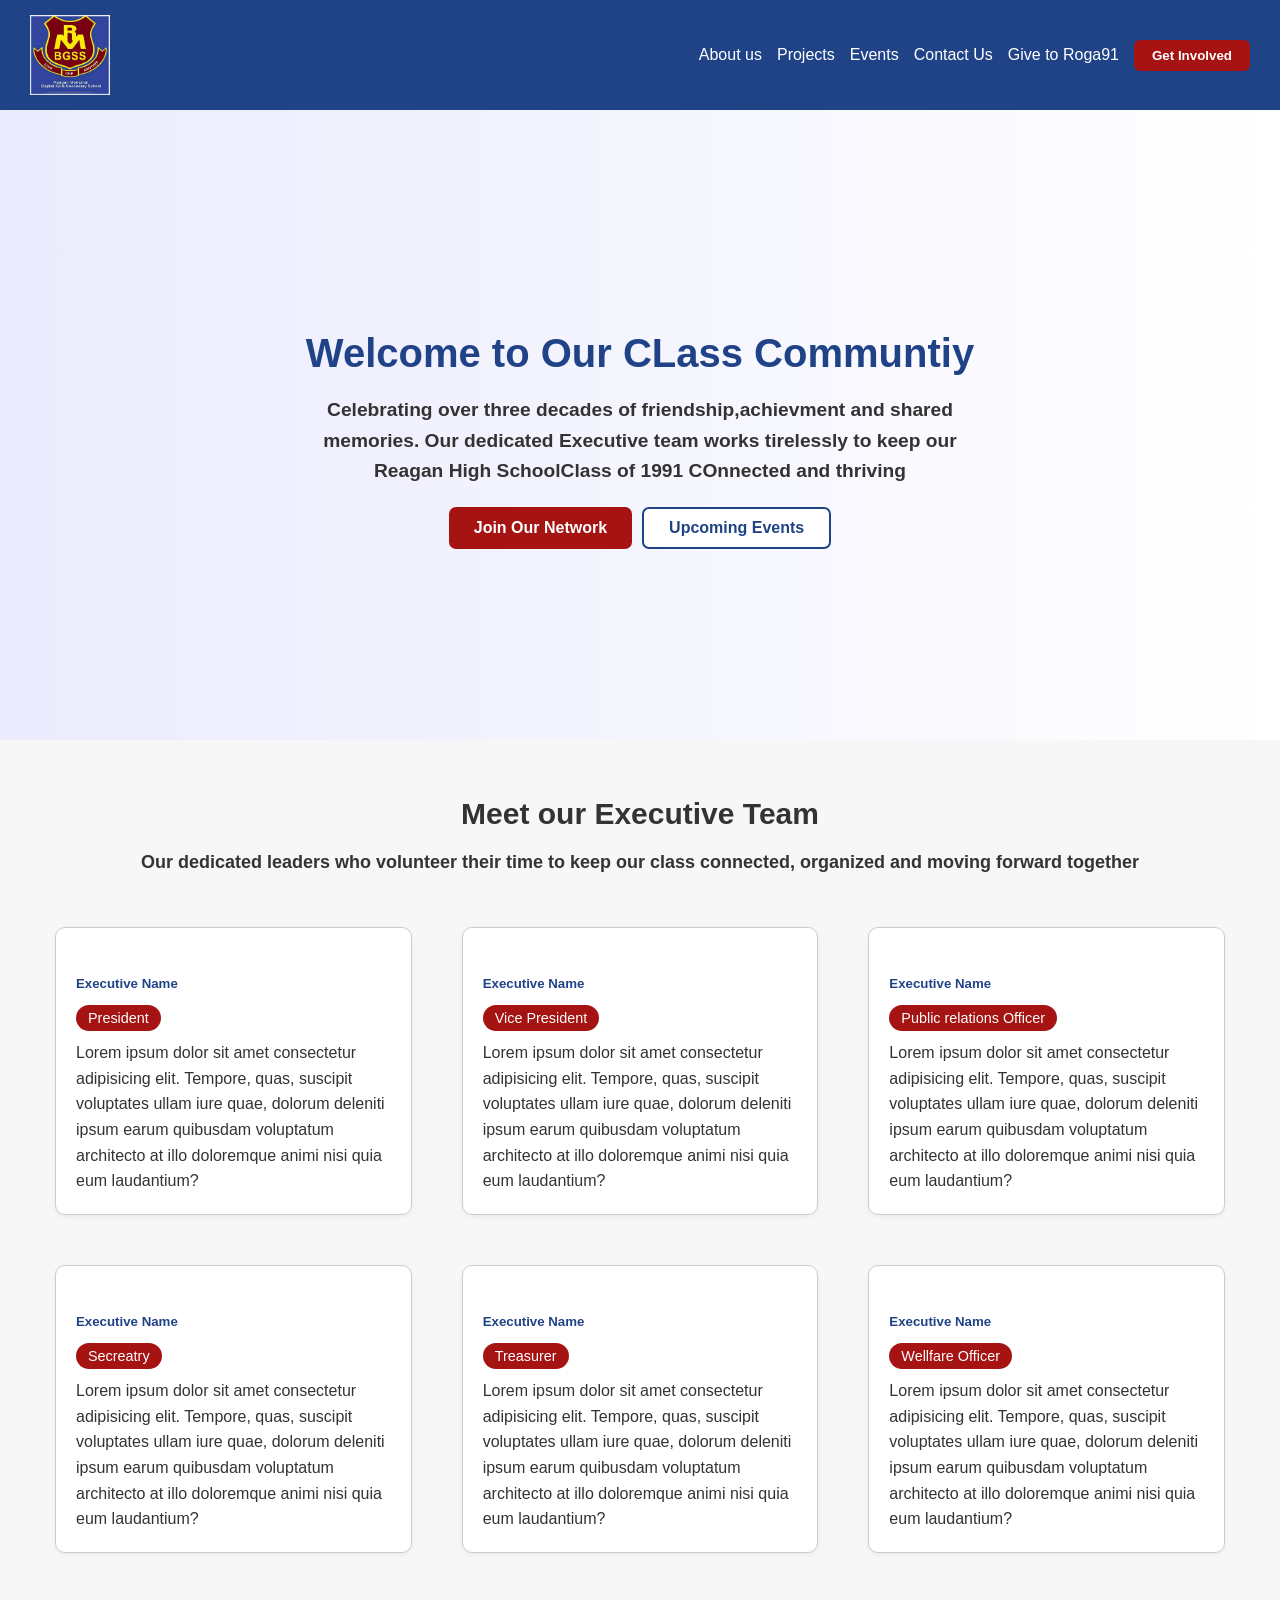
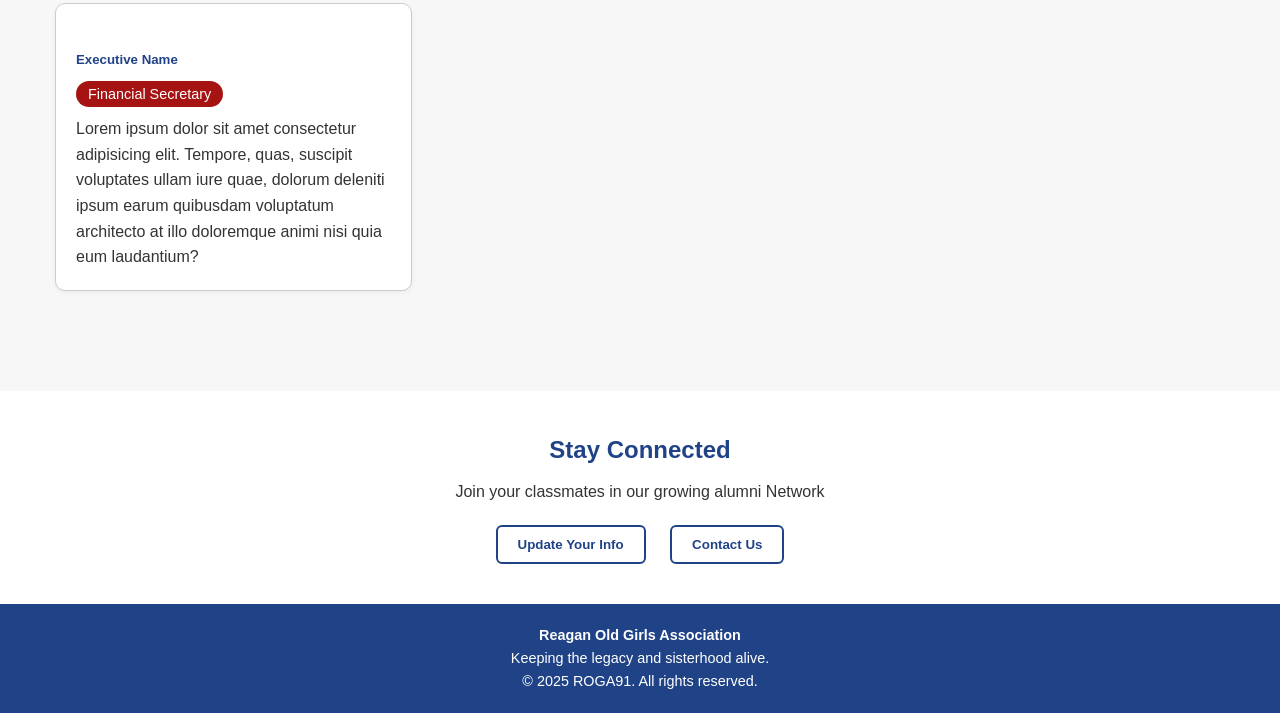
==== roga91/index.html @ c766daf9 "Add files via upload" ====
<!DOCTYPE html>
<html lang="en">
<head>
    <meta charset="UTF-8">
    <meta name="viewport" content="width=device-width, initial-scale=1.0">
    <link rel="stylesheet" href="styles.css">
    <link rel="icon" type="image/x-icon" href="logo.webp">
    <title>Document</title>
</head>
<body>
      <header>
        <img src="logo.webp" alt="Reagan High Logo" class="logo">

        <div class="menu-toggle" id="menu-toggle">&#9776;</div>

        <nav id="nav-menu">
            <a href="about.html">About us</a>
            <a href="#">Projects</a>
            <a href="#">Events</a>
            <a href="#">Contact Us</a>
            <a href="#">Give to Roga91</a>
            <button class="header-cta">Get Involved</button>
        </nav>
    </header>

    <section class="hero">
        <div class="text">
        <h1>Welcome to Our CLass Communtiy</h1>
        <h2>Celebrating over three decades of friendship,achievment and shared memories.
            Our dedicated Executive team works tirelessly to keep our Reagan High SchoolClass of 1991 COnnected and thriving
        </h2>
</div>
        <div class="cta">
            <button class="button1">Join Our Network</button>
            <button class="button2">Upcoming Events</button>
        </div>
    </section>

    <section class="executives">
        <h3>Meet our Executive Team</h3>
        <h4>Our dedicated leaders who volunteer their time to keep our class connected,
            organized and moving forward together
        </h4>
        <div class="execs">
           <div class="cards">
                    <img src="" alt="">
                <div>
                    <h5>Executive Name</h5>
                    <p><span>President</span></p>
                </div>
                <p>Lorem ipsum dolor sit amet consectetur
                     adipisicing elit. Tempore, quas, suscipit
                      voluptates ullam iure quae, dolorum deleniti ipsum 
                      earum quibusdam voluptatum architecto at illo doloremque
                       animi nisi quia eum laudantium?</p>
            </div>
            <div class="cards">
                    <img src="" alt="">
                <div>
                    <h5>Executive Name</h5>
                    <p><span>Vice President</span></p>
                </div>
                <p>Lorem ipsum dolor sit amet consectetur
                     adipisicing elit. Tempore, quas, suscipit
                      voluptates ullam iure quae, dolorum deleniti ipsum 
                      earum quibusdam voluptatum architecto at illo doloremque
                       animi nisi quia eum laudantium?</p>
            </div>

            <div class="cards">
                    <img src="" alt="">
                <div>
                    <h5>Executive Name</h5>
                    <p><span>Public relations Officer</span></p>
                </div>
                <p>Lorem ipsum dolor sit amet consectetur
                     adipisicing elit. Tempore, quas, suscipit
                      voluptates ullam iure quae, dolorum deleniti ipsum 
                      earum quibusdam voluptatum architecto at illo doloremque
                       animi nisi quia eum laudantium?</p>
            </div>
            <div class="cards">
                    <img src="" alt="">
                <div>
                    <h5>Executive Name</h5>
                    <p><span>Secreatry</span></p>
                </div>
                <p>Lorem ipsum dolor sit amet consectetur
                     adipisicing elit. Tempore, quas, suscipit
                      voluptates ullam iure quae, dolorum deleniti ipsum 
                      earum quibusdam voluptatum architecto at illo doloremque
                       animi nisi quia eum laudantium?</p>
            </div>
            <div class="cards">
                    <img src="" alt="">
                <div>
                    <h5>Executive Name</h5>
                    <p><span>Treasurer</span></p>
                </div>
                <p>Lorem ipsum dolor sit amet consectetur
                     adipisicing elit. Tempore, quas, suscipit
                      voluptates ullam iure quae, dolorum deleniti ipsum 
                      earum quibusdam voluptatum architecto at illo doloremque
                       animi nisi quia eum laudantium?</p>
            </div> <div class="cards">
                    <img src="" alt="">
                <div>
                    <h5>Executive Name</h5>
                    <p><span>Wellfare Officer</span></p>
                </div>
                <p>Lorem ipsum dolor sit amet consectetur
                     adipisicing elit. Tempore, quas, suscipit
                      voluptates ullam iure quae, dolorum deleniti ipsum 
                      earum quibusdam voluptatum architecto at illo doloremque
                       animi nisi quia eum laudantium?</p>
            </div>
             <div class="cards">
                    <img src="" alt="">
                <div>
                    <h5>Executive Name</h5>
                    <p><span>Financial Secretary</span></p>
                </div>
                <p>Lorem ipsum dolor sit amet consectetur
                     adipisicing elit. Tempore, quas, suscipit
                      voluptates ullam iure quae, dolorum deleniti ipsum 
                      earum quibusdam voluptatum architecto at illo doloremque
                       animi nisi quia eum laudantium?</p>
            </div>
        </div>
    </section>
    <section class="stayConnected">
        <h6>Stay Connected</h6>
        <p>Join your classmates in our growing alumni Network</p>
        <button>Update Your Info</button>
        <button>Contact Us</button>
    </section>
   <footer>
  <p><strong>Reagan Old Girls Association</strong></p>
  <p>Keeping the legacy and sisterhood alive.</p>
  <p>&copy; 2025 ROGA91. All rights reserved.</p>
</footer>

    <script>
        const toggle = document.getElementById('menu-toggle');
        const navMenu = document.getElementById('nav-menu');

        toggle.addEventListener('click', () => {
            navMenu.classList.toggle('show');
        });
    </script>
</body>
   
</html>
---- roga91/styles.css ----
/* Reset and base styles */
* {
    margin: 0;
    padding: 0;
    box-sizing: border-box;
}

:root {
    --wine: #A51313;
    --blue: #204387;
    --light-gray: #f7f7f7;
    --text-gray: #333;
    --border: #ccc;
    --font-main: 'Segoe UI', sans-serif;
}

body {
    font-family: var(--font-main);
    line-height: 1.6;
    color: var(--text-gray);
    background-color: white;
}

/* Header */
/* Header layout */
header {
    display: flex;
    align-items: center;
    justify-content: space-between;
    padding: 15px 30px;
    background-color: var(--blue);
    color: white;
    position: relative;
    flex-wrap: wrap;
}

nav {
    display: flex;
    align-items: center;
    gap: 15px;
    flex-wrap: wrap;
}

nav a {
    color: white;
    text-decoration: none;
    font-weight: 500;
}

.header-cta {
    background-color: var(--wine);
    color: white;
    border: none;
    padding: 8px 18px;
    border-radius: 6px;
    cursor: pointer;
    font-weight: bold;
}

.header-cta:hover {
    background-color: darkred;
}

.menu-toggle {
    display: none;
    font-size: 2rem;
    cursor: pointer;
    color: white;
}


.logo {
    max-width: 80px;
}


nav a:hover {
    text-decoration: underline;
}

header button {
    background-color: var(--wine);
    color: white;
    border: none;
    padding: 10px 20px;
    border-radius: 7px;
    cursor: pointer;
    font-weight: bold;
}

header button:hover {
    background-color: darkred;
}

/* Hero Section */
/* Hero Section */
.hero {
    background: linear-gradient(to right, rgba(213, 213, 252, 0.484), white);
    padding: 80px 20px;
    text-align: center;
    min-height: 70vh;
    display: flex;
    flex-direction: column;
    justify-content: center;
}

.hero h1 {
    font-size: 2.5rem;
    margin-top: 20px;
    margin-bottom: 10px;
    color: var(--blue);
}

.hero h2 {
    font-size: 1.2rem;
    max-width: 700px;
    margin: 0 auto 20px;
    color: var(--text-gray);
}

/* CTA Buttons */
.cta {
    display: flex;
    justify-content: center;
    gap: 10px;
    flex-wrap: wrap;
}

.button1, .button2 {
    padding: 10px 25px;
    border-radius: 7px;
    cursor: pointer;
    font-weight: 600;
    font-size: 1rem;
}

.button1 {
    background-color: var(--wine);
    color: white;
    border: none;
}

.button2 {
    background-color: white;
    color: var(--blue);
    border: 2px solid var(--blue);
}

.button1:hover {
    background-color: darkred;
}



.button2:hover {
    background-color: var(--blue);
    color: white;
}

/* Executives Section */
.executives {
    padding: 50px 20px;
    background-color: var(--light-gray);
}

.executives h3, .executives h4 {
    text-align: center;
    margin-bottom: 10px;
}

h3{
    font-size: 30px ;
    text-align: center;
}

h4{
     font-size: 18px ;
    text-align: center;
}

.execs {
  display: grid;
  grid-template-columns: repeat(3, minmax(0, 5fr)); /* 3 equal columns */
  gap: 50px;
  margin: 50px auto;
  max-width: 1200px; /* max container width */
  padding: 0 15px;
  box-sizing: border-box;
}

.cards {
    background-color: white;
    border: 1px solid var(--border);
    border-radius: 10px;
    padding: 20px;
    box-shadow: 0 2px 5px rgba(0,0,0,0.05);
    transition: transform 0.3s ease;
}

.cards:hover {
    transform: translateY(-5px);
}

.cards img {
    width: 100%;
    height: auto;
    border-radius: 10px;
    margin-bottom: 15px;
    background-color: #e9e9e9; /* Placeholder background */
}

.cards h5 {
    margin-bottom: 5px;
    color: var(--blue);
}

.cards span {
    background-color: var(--wine);
    color: white;
    padding: 5px 12px;
    border-radius: 20px;
    font-size: 0.9rem;
}

.cards p {
    margin-top: 10px;
    color: var(--text-gray);
}

/* Stay Connected */
.stayConnected {
    text-align: center;
    padding: 40px 20px;
    background-color: white;
}

.stayConnected h6 {
    font-size: 1.5rem;
    color: var(--blue);
    margin-bottom: 10px;
}

.stayConnected p {
    margin-bottom: 20px;
}

.stayConnected button {
    padding: 10px 20px;
    margin: 0 10px;
    border-radius: 6px;
    border: 2px solid var(--blue);
    background-color: white;
    color: var(--blue);
    font-weight: bold;
    cursor: pointer;
}

.stayConnected button:hover {
    background-color: var(--blue);
    color: white;
}

/* Footer */
footer {
    background-color: var(--blue);
    color: white;
    text-align: center;
    padding: 20px;
    font-size: 0.9rem;
}
@media (min-width: 1024px) {
  .execs {
    grid-template-columns: repeat(3, 1fr); /* exactly 3 equal columns */
  }
}

@media (max-width: 768px) {
    nav {
        display: none;
        flex-direction: column;
        background-color: var(--blue);
        position: absolute;
        top: 70px;
        right: 0;
        width: 100%;
        padding: 20px;
        z-index: 1000;
    }

    nav.show {
        display: flex;
    }

    .menu-toggle {
        display: block;
    }

     .hero {
        padding: 60px 15px;
    }

    .hero h1 {
        font-size: 1.8rem;
    }

    .hero h2 {
        font-size: 1rem;
        max-width: 90%;
    }

    .button1, .button2 {
        padding: 10px 20px;
        font-size: 0.9rem;
    }

    .execs {
    grid-template-columns: 1fr;
  }
}   

@media (max-width: 480px) {
    .hero h1 {
        font-size: 1.5rem;
    }

    .hero h2 {
        font-size: 0.95rem;
    }
}
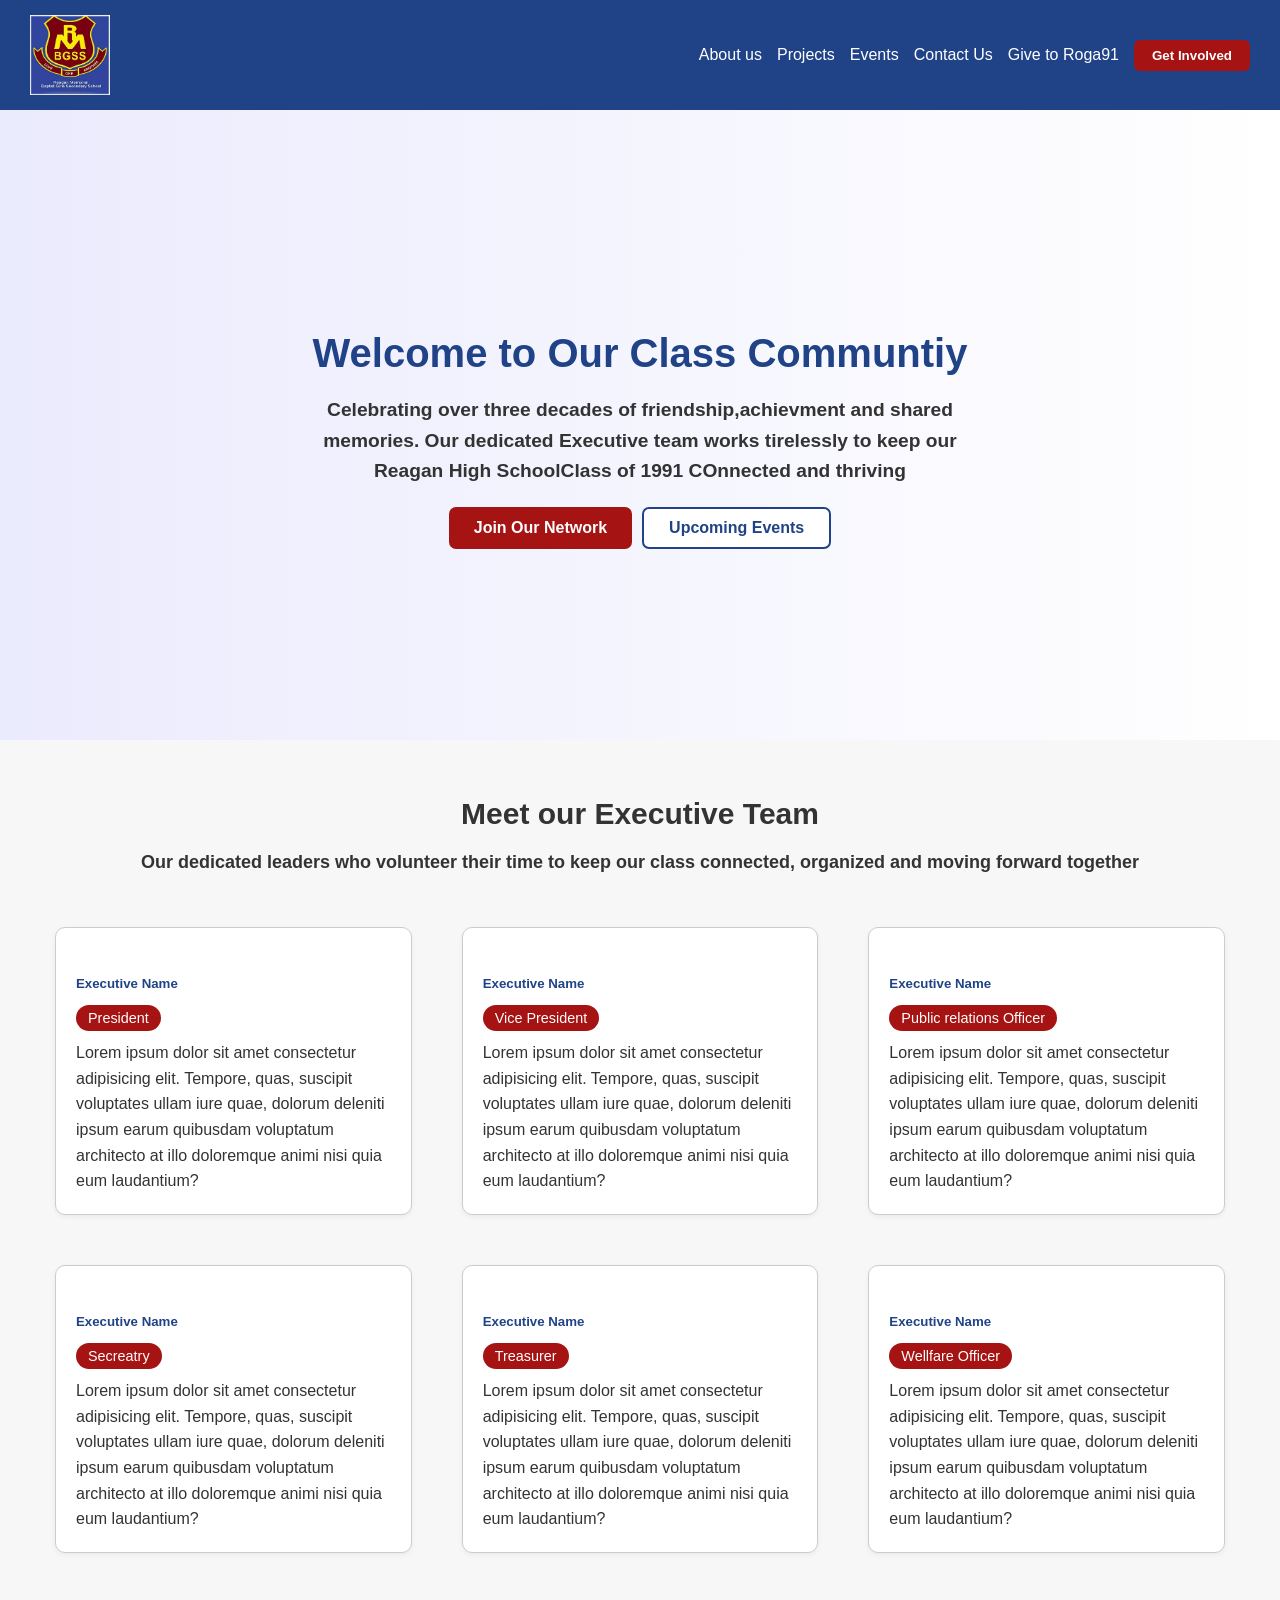
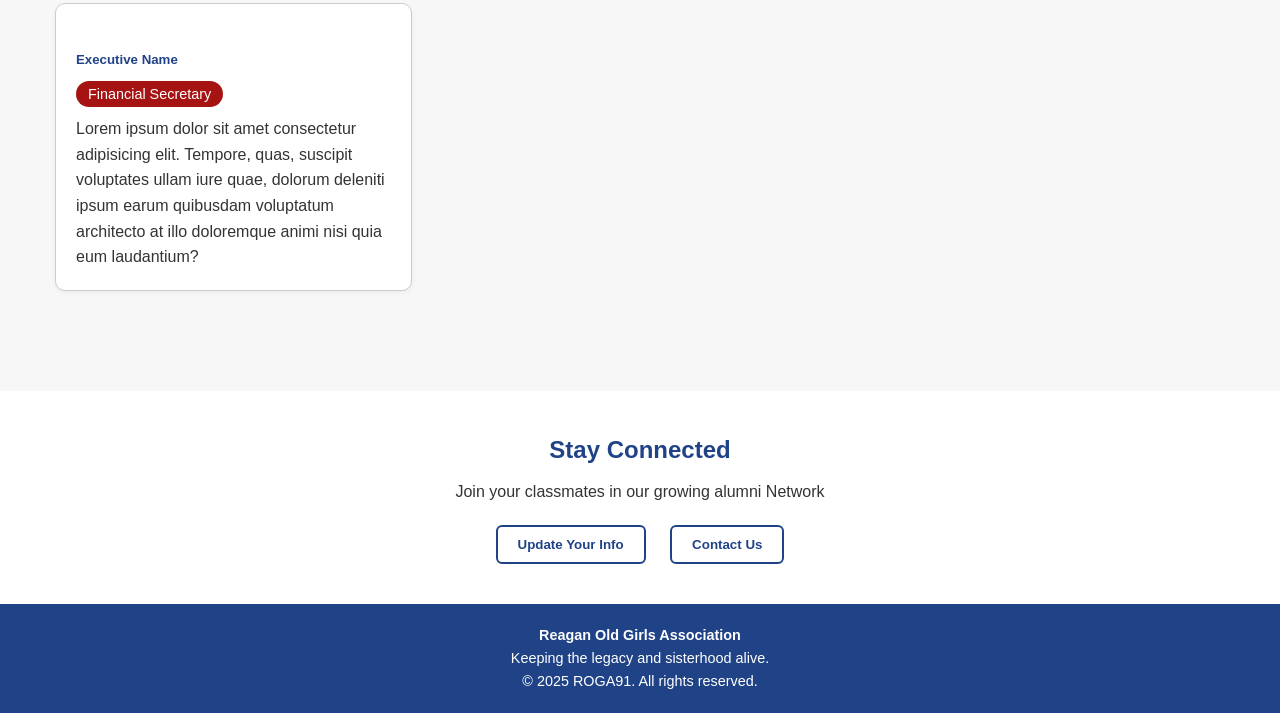
==== commit 07b5a126: "Update index.html" ====
--- a/roga91/index.html
+++ b/roga91/index.html
@@ -25,7 +25,7 @@
 
     <section class="hero">
         <div class="text">
-        <h1>Welcome to Our CLass Communtiy</h1>
+        <h1>Welcome to Our Class Communtiy</h1>
         <h2>Celebrating over three decades of friendship,achievment and shared memories.
             Our dedicated Executive team works tirelessly to keep our Reagan High SchoolClass of 1991 COnnected and thriving
         </h2>
@@ -150,4 +150,4 @@
     </script>
 </body>
    
-</html>+</html>
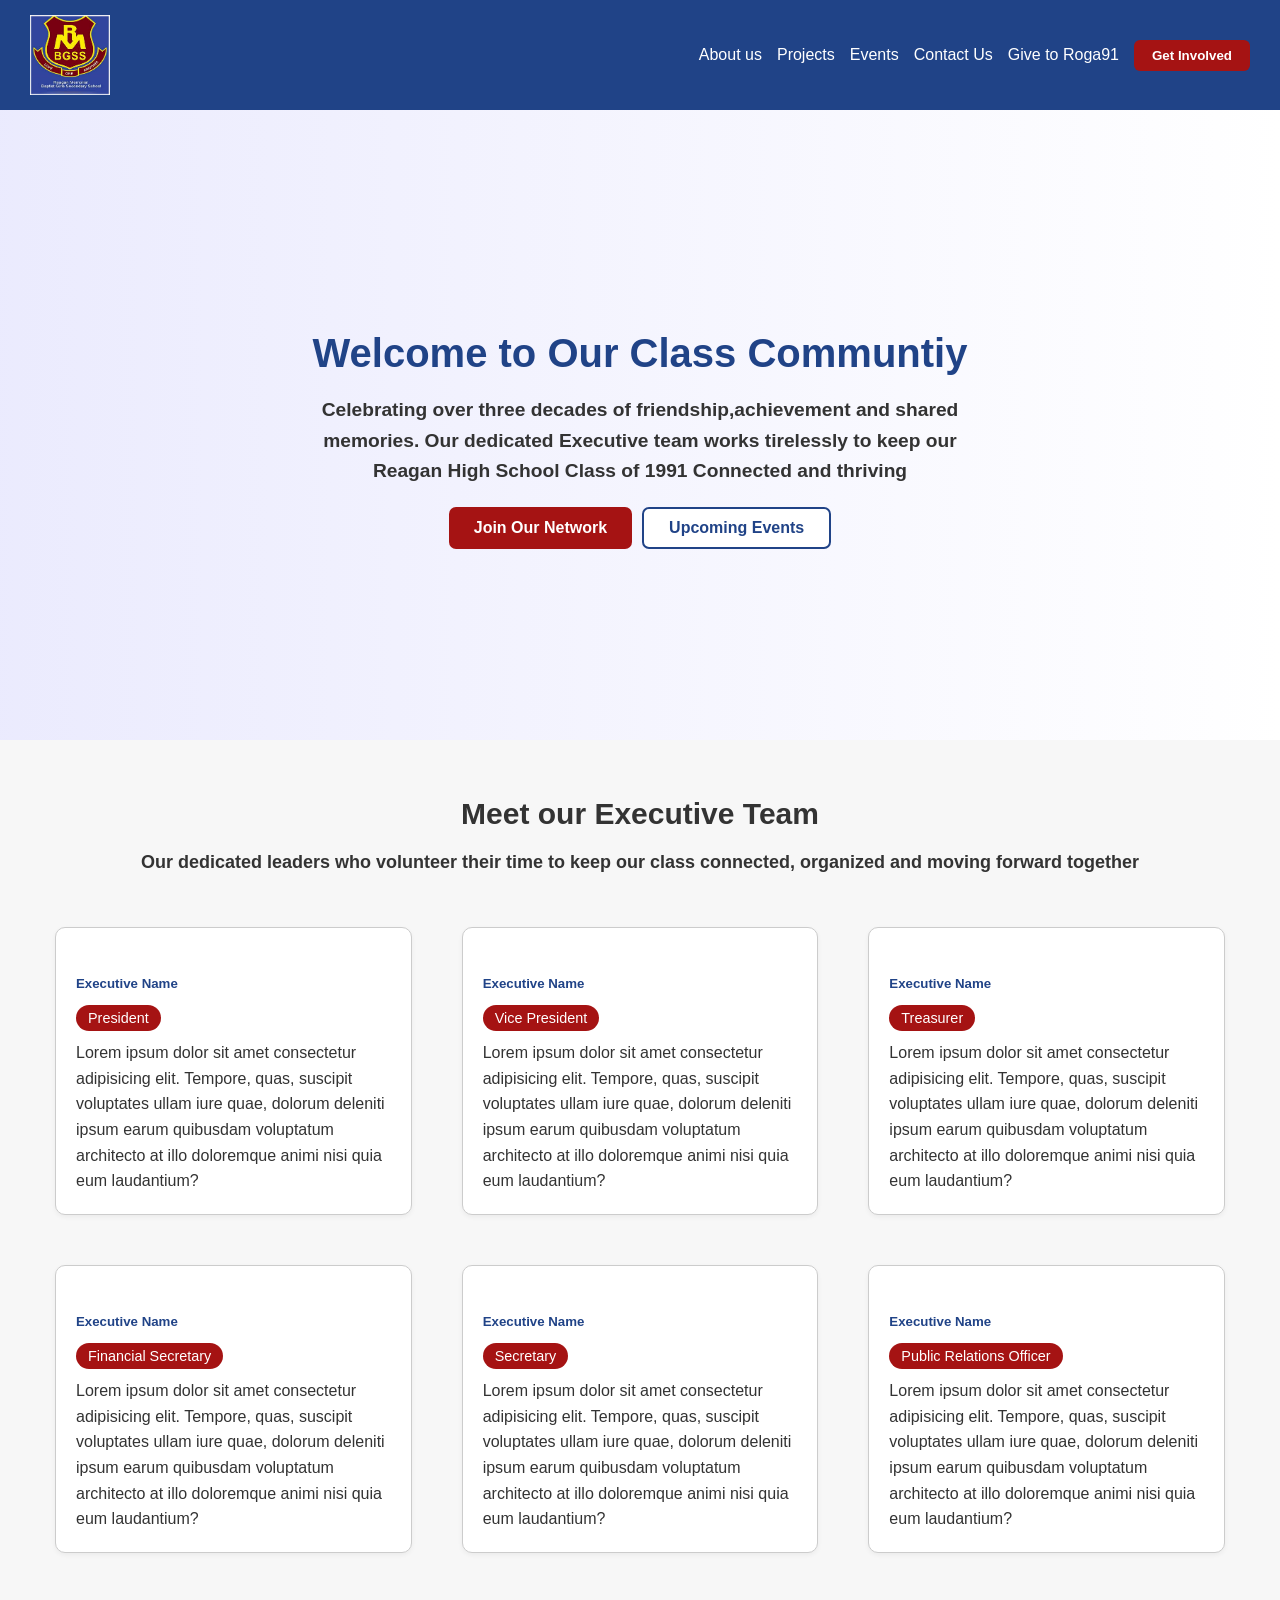
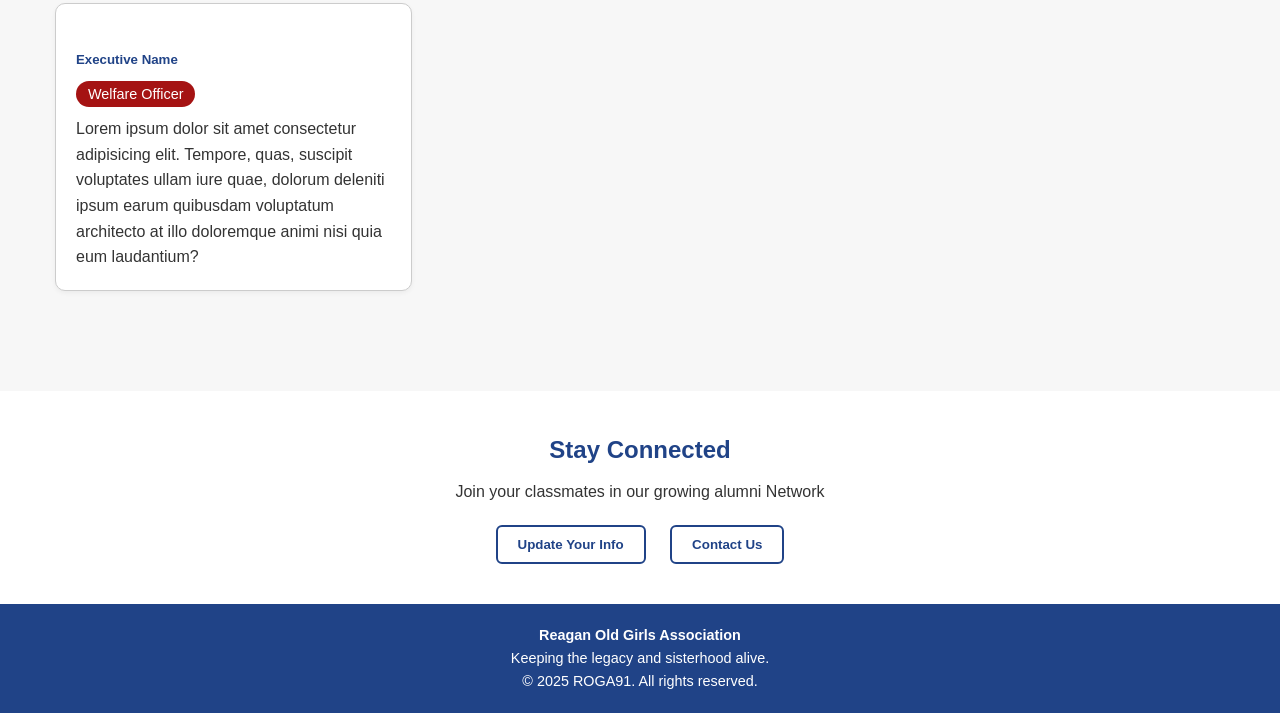
==== commit 4265f687: "Update index.html" ====
--- a/roga91/index.html
+++ b/roga91/index.html
@@ -26,8 +26,8 @@
     <section class="hero">
         <div class="text">
         <h1>Welcome to Our Class Communtiy</h1>
-        <h2>Celebrating over three decades of friendship,achievment and shared memories.
-            Our dedicated Executive team works tirelessly to keep our Reagan High SchoolClass of 1991 COnnected and thriving
+        <h2>Celebrating over three decades of friendship,achievement and shared memories.
+            Our dedicated Executive team works tirelessly to keep our Reagan High School Class of 1991 Connected and thriving
         </h2>
 </div>
         <div class="cta">
@@ -71,7 +71,7 @@
                     <img src="" alt="">
                 <div>
                     <h5>Executive Name</h5>
-                    <p><span>Public relations Officer</span></p>
+                    <p><span>Treasurer</span></p>
                 </div>
                 <p>Lorem ipsum dolor sit amet consectetur
                      adipisicing elit. Tempore, quas, suscipit
@@ -83,7 +83,7 @@
                     <img src="" alt="">
                 <div>
                     <h5>Executive Name</h5>
-                    <p><span>Secreatry</span></p>
+                    <p><span>Financial Secretary</span></p>
                 </div>
                 <p>Lorem ipsum dolor sit amet consectetur
                      adipisicing elit. Tempore, quas, suscipit
@@ -95,7 +95,7 @@
                     <img src="" alt="">
                 <div>
                     <h5>Executive Name</h5>
-                    <p><span>Treasurer</span></p>
+                    <p><span>Secretary</span></p>
                 </div>
                 <p>Lorem ipsum dolor sit amet consectetur
                      adipisicing elit. Tempore, quas, suscipit
@@ -106,7 +106,7 @@
                     <img src="" alt="">
                 <div>
                     <h5>Executive Name</h5>
-                    <p><span>Wellfare Officer</span></p>
+                    <p><span>Public Relations Officer</span></p>
                 </div>
                 <p>Lorem ipsum dolor sit amet consectetur
                      adipisicing elit. Tempore, quas, suscipit
@@ -118,7 +118,7 @@
                     <img src="" alt="">
                 <div>
                     <h5>Executive Name</h5>
-                    <p><span>Financial Secretary</span></p>
+                    <p><span>Welfare Officer</span></p>
                 </div>
                 <p>Lorem ipsum dolor sit amet consectetur
                      adipisicing elit. Tempore, quas, suscipit
